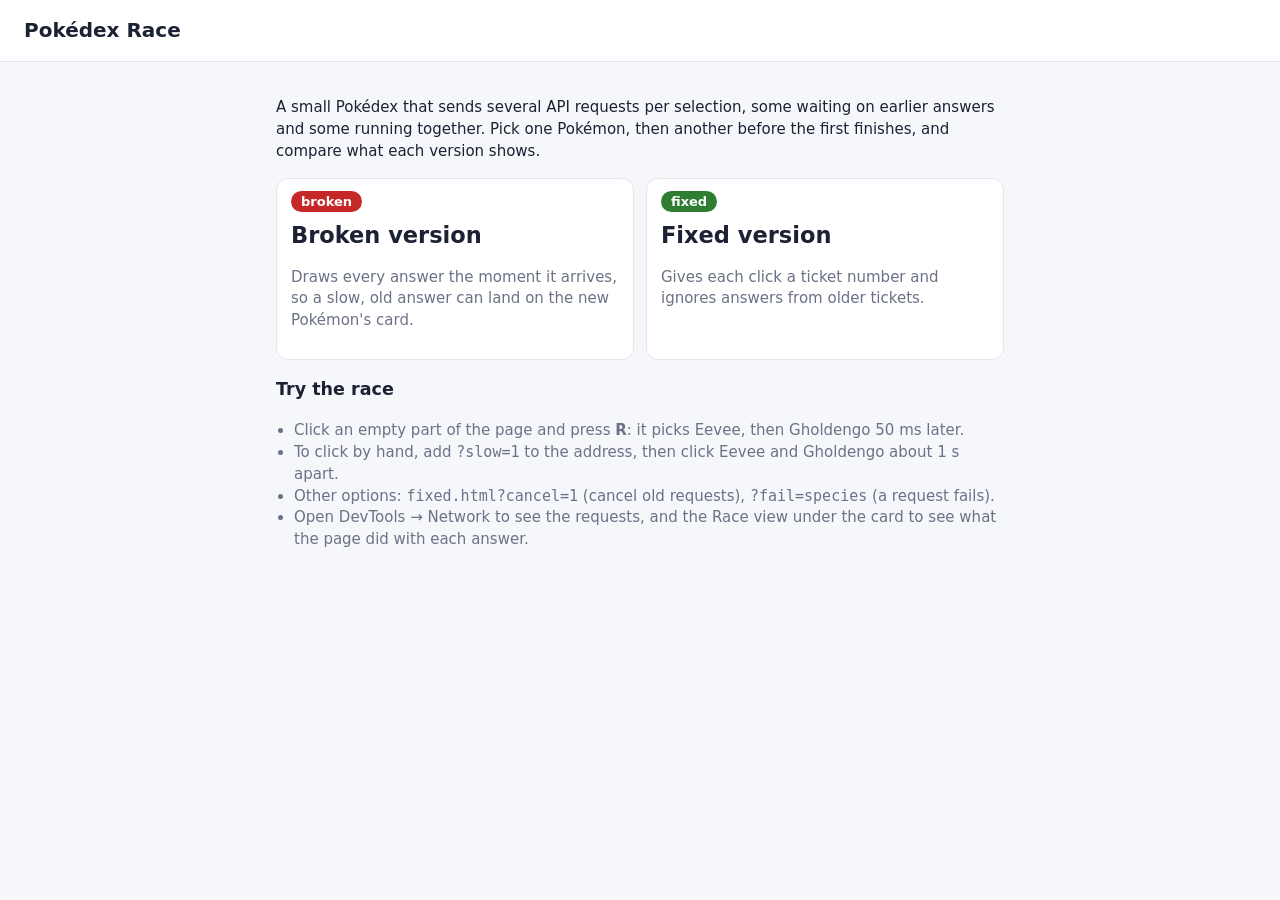
==== index.html @ bf839cd1 "Pokédex Race: broken and fixed stale-response demo Co-Authored-By: Claude Opus 5.5 <noreply@anthropi" ====
<!doctype html>
<html lang="en">
<head>
<meta charset="utf-8">
<meta name="viewport" content="width=device-width, initial-scale=1">
<title>Pokédex Race</title>
<link rel="icon" type="image/svg+xml" href="favicon.svg">
<link rel="stylesheet" href="styles.css?v=3">
<style>
  .home { max-width: 760px; }
  .home .card { grid-template-columns: repeat(auto-fit, minmax(260px, 1fr)); margin-top: 16px; }
  .home a.section { display: block; color: inherit; text-decoration: none; }
  .home a.section:hover { border-color: var(--accent); }
  .home h2 { margin: 6px 0; }
  .home ul { padding-left: 18px; color: var(--muted); }
</style>
</head>
<body>
<header class="top"><h1>Pokédex Race</h1></header>
<main class="home">
  <p>A small Pokédex that sends several API requests per selection, some waiting on earlier answers and some running together. Pick one Pokémon, then another before the first finishes, and compare what each version shows.</p>
  <div class="card">
    <a class="section" href="broken.html"><span class="badge broken">broken</span><h2>Broken version</h2><p class="muted">Draws every answer the moment it arrives, so a slow, old answer can land on the new Pokémon's card.</p></a>
    <a class="section" href="fixed.html"><span class="badge fixed">fixed</span><h2>Fixed version</h2><p class="muted">Gives each click a ticket number and ignores answers from older tickets.</p></a>
  </div>
  <h3>Try the race</h3>
  <ul>
    <li>Click an empty part of the page and press <b>R</b>: it picks Eevee, then Gholdengo 50 ms later.</li>
    <li>To click by hand, add <code>?slow=1</code> to the address, then click Eevee and Gholdengo about 1 s apart.</li>
    <li>Other options: <code>fixed.html?cancel=1</code> (cancel old requests), <code>?fail=species</code> (a request fails).</li>
    <li>Open DevTools → Network to see the requests, and the Race view under the card to see what the page did with each answer.</li>
  </ul>
</main>
</body>
</html>
---- styles.css ----
:root {
  --bg: #f6f7fb; --card: #fff; --ink: #1c2233; --muted: #6b7286; --line: #e3e6ef;
  --accent: #2f6fd0; --bad: #c62828; --good: #2e7d32;
  --s0: #7b4bd6; --s1: #e07a00; --s2: #138a72; --s3: #c2185b;
}
* { box-sizing: border-box; }
body { margin: 0; font: 15px/1.45 system-ui, -apple-system, "Segoe UI", sans-serif; background: var(--bg); color: var(--ink); }
header.top { padding: 16px 24px; background: var(--card); border-bottom: 1px solid var(--line); display: flex; gap: 16px; align-items: center; flex-wrap: wrap; }
header.top h1 { font-size: 20px; margin: 0; }
.badge { padding: 3px 10px; border-radius: 99px; font-weight: 700; font-size: 13px; color: #fff; }
.badge.broken { background: var(--bad); } .badge.fixed { background: var(--good); }
header.top a { color: var(--accent); margin-left: auto; }
main { max-width: 1180px; margin: 0 auto; padding: 20px 16px 60px; }
.controls { display: flex; flex-wrap: wrap; gap: 8px; align-items: center; margin-bottom: 8px; }
button, input[type=text] { font: inherit; padding: 7px 12px; border-radius: 8px; border: 1px solid var(--line); background: var(--card); color: var(--ink); }
button { cursor: pointer; } button:hover { border-color: var(--accent); }
button.primary { background: var(--accent); color: #fff; border-color: var(--accent); font-weight: 600; }
form#search { display: flex; gap: 6px; }
.opts { display: flex; gap: 18px; flex-wrap: wrap; font-size: 14px; color: var(--muted); margin: 6px 0 14px; }
#selected { font-size: 17px; margin: 10px 0; }
.card { display: grid; grid-template-columns: repeat(auto-fit, minmax(320px, 1fr)); gap: 12px; }
.section { background: var(--card); border: 1px solid var(--line); border-radius: 12px; padding: 12px 14px; position: relative; min-height: 96px; }
.section h3 { margin: 0 0 6px; font-size: 13px; text-transform: uppercase; letter-spacing: .04em; color: var(--muted); }
.section h3 code { text-transform: none; font-size: 12px; }
.section.error { border-color: var(--bad); }
.from { display: block; min-height: 16px; margin: -2px 0 4px; font-size: 12px; font-weight: 700; }
.err { color: var(--bad); margin: 0; }
.skeleton { height: 14px; background: linear-gradient(90deg, #eceef4, #f7f8fb, #eceef4); background-size: 200% 100%; animation: sh 1.2s infinite; border-radius: 6px; margin: 8px 0; }
.skeleton.short { width: 60%; }
@keyframes sh { to { background-position: -200% 0; } }
.hero { display: flex; gap: 14px; align-items: center; }
.hero h2 { margin: 0; } .hero small { color: var(--muted); font-weight: 400; }
.hero p { margin: 4px 0; }
.stats { margin-top: 6px; }
.stat { display: grid; grid-template-columns: 120px 1fr 36px; gap: 8px; align-items: center; font-size: 13px; }
.stat .bar { background: #eef0f6; border-radius: 4px; height: 8px; overflow: hidden; } .stat .bar i { display: block; height: 100%; background: var(--accent); }
.muted { color: var(--muted); }
.flavor { font-style: italic; }
.chip { display: inline-block; padding: 1px 8px; border-radius: 99px; font-size: 12px; background: #e9ecf3; margin: 2px 0; text-transform: capitalize; }
.t-fire{background:#ffd8c2}.t-water{background:#cfe2ff}.t-grass{background:#d3f1c8}.t-electric{background:#fff1a8}.t-ice{background:#d6f5f5}.t-fighting{background:#f3c7c0}.t-poison{background:#e6c9ef}.t-ground{background:#efe0b5}.t-flying{background:#dfe0fb}.t-psychic{background:#ffd0e1}.t-bug{background:#e6efb8}.t-rock{background:#e8deb8}.t-ghost{background:#d8d0ea}.t-dragon{background:#d4c8fb}.t-dark{background:#d9d2cc}.t-steel{background:#dfe1ea}.t-fairy{background:#fbd9ee}.t-normal{background:#e7e5dc}
.evo { display: flex; align-items: center; gap: 6px; flex-wrap: wrap; }
.stage { display: flex; flex-wrap: wrap; gap: 2px; max-width: 360px; }
.evo figure { margin: 0; text-align: center; font-size: 11px; width: 64px; }
.arrow { color: var(--muted); }
.item { display: flex; gap: 10px; align-items: center; } .item p { margin: 2px 0; }
.sel-0 { color: var(--s0); } .sel-1 { color: var(--s1); } .sel-2 { color: var(--s2); } .sel-3 { color: var(--s3); }
.wf-bar.sel-0 { background: var(--s0); } .wf-bar.sel-1 { background: var(--s1); } .wf-bar.sel-2 { background: var(--s2); } .wf-bar.sel-3 { background: var(--s3); }
.log { margin-top: 18px; background: var(--card); border: 1px solid var(--line); border-radius: 12px; padding: 12px 14px; }
.log h3 { margin: 0 0 8px; display: flex; justify-content: space-between; align-items: center; }
#waterfall { font: 12px/1.3 ui-monospace, Menlo, monospace; }
.wf-row { display: grid; grid-template-columns: 120px 220px 1fr 110px 70px 230px; gap: 8px; align-items: center; padding: 3px 0; border-bottom: 1px dashed var(--line); }
.wf-path { overflow: hidden; text-overflow: ellipsis; white-space: nowrap; }
.wf-track { position: relative; height: 12px; background: #f1f2f7; border-radius: 3px; }
.wf-bar { position: absolute; top: 0; bottom: 0; border-radius: 3px; }
.out-stale-applied, .out-failed-stale { background: #ffe9e9; } .out-stale-applied .wf-outcome, .out-failed-stale .wf-outcome { color: var(--bad); font-weight: 700; }
.out-ignored .wf-bar, .out-failed-ignored .wf-bar, .out-cancelled .wf-bar { opacity: .35; }
.out-ignored .wf-outcome, .out-failed-ignored .wf-outcome { color: var(--good); font-weight: 700; }
.out-failed .wf-outcome { color: var(--bad); }
.wf-sel { font-weight: 700; }
.note { font-size: 14px; color: var(--muted); }
@media (max-width: 900px) { .wf-row { grid-template-columns: 90px 1fr 70px 110px; } .wf-track, .wf-status { display: none; } }
button.active { background: var(--accent); color: #fff; border-color: var(--accent); }
header.top .badge { font-size: 11px; padding: 2px 8px; }

.log h3 button { font-size: 12px; padding: 3px 10px; text-transform: none; letter-spacing: 0; }
.wf-head { font-weight: 700; color: var(--muted); border-bottom: 1px solid var(--line); }
.wf-head .wf-track-head { background: none; height: auto; }
#race-view { overflow-x: auto; }
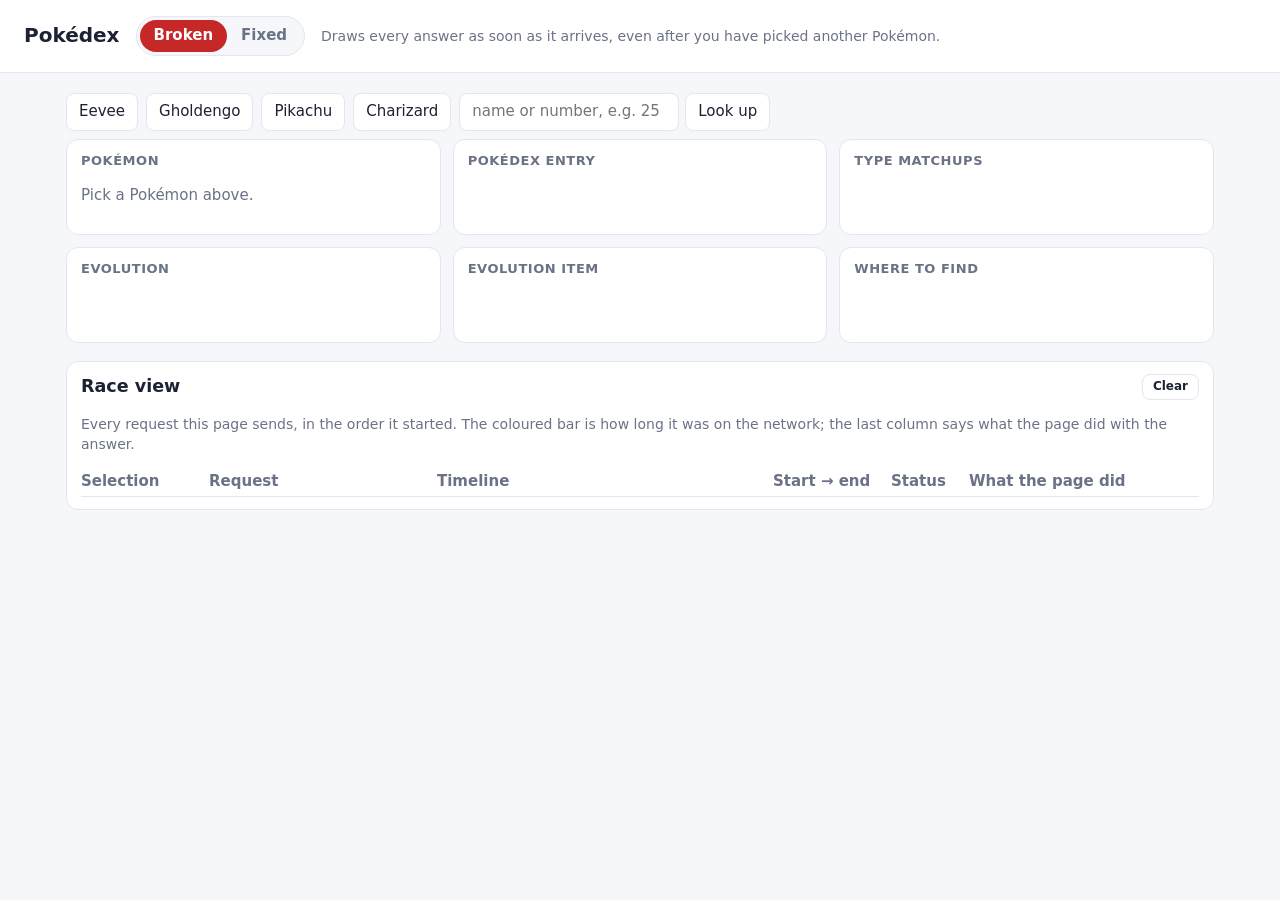
==== commit 882b4da6: "Combine broken and fixed into one app with a mode switch Co-Authored-By: Claude Opus 5.5 <noreply@an" ====
--- a/index.html
+++ b/index.html
@@ -3,33 +3,44 @@
 <head>
 <meta charset="utf-8">
 <meta name="viewport" content="width=device-width, initial-scale=1">
-<title>Pokédex Race</title>
+<title>Pokédex</title>
 <link rel="icon" type="image/svg+xml" href="favicon.svg">
-<link rel="stylesheet" href="styles.css?v=3">
-<style>
-  .home { max-width: 760px; }
-  .home .card { grid-template-columns: repeat(auto-fit, minmax(260px, 1fr)); margin-top: 16px; }
-  .home a.section { display: block; color: inherit; text-decoration: none; }
-  .home a.section:hover { border-color: var(--accent); }
-  .home h2 { margin: 6px 0; }
-  .home ul { padding-left: 18px; color: var(--muted); }
-</style>
+<link rel="stylesheet" href="styles.css?v=4">
 </head>
 <body>
-<header class="top"><h1>Pokédex Race</h1></header>
-<main class="home">
-  <p>A small Pokédex that sends several API requests per selection, some waiting on earlier answers and some running together. Pick one Pokémon, then another before the first finishes, and compare what each version shows.</p>
+<header class="top">
+  <h1>Pokédex</h1>
+  <div class="mode-switch" role="group" aria-label="Version">
+    <button type="button" data-mode="broken" class="m-broken">Broken</button>
+    <button type="button" data-mode="fixed" class="m-fixed">Fixed</button>
+  </div>
+  <p id="mode-note" class="mode-note"></p>
+</header>
+<main>
+  <div class="controls">
+    <button data-pick="eevee">Eevee</button>
+    <button data-pick="gholdengo">Gholdengo</button>
+    <button data-pick="pikachu">Pikachu</button>
+    <button data-pick="charizard">Charizard</button>
+    <form id="search"><input type="text" name="q" placeholder="name or number, e.g. 25" aria-label="Pokémon name or number"><button>Look up</button></form>
+  </div>
+
   <div class="card">
-    <a class="section" href="broken.html"><span class="badge broken">broken</span><h2>Broken version</h2><p class="muted">Draws every answer the moment it arrives, so a slow, old answer can land on the new Pokémon's card.</p></a>
-    <a class="section" href="fixed.html"><span class="badge fixed">fixed</span><h2>Fixed version</h2><p class="muted">Gives each click a ticket number and ignores answers from older tickets.</p></a>
+    <section class="section" id="header"><h3>Pokémon</h3><div class="body"><p class="muted">Pick a Pokémon above.</p></div></section>
+    <section class="section" id="species"><h3>Pokédex entry</h3><div class="body"></div></section>
+    <section class="section" id="types"><h3>Type matchups</h3><div class="body"></div></section>
+    <section class="section" id="evolution"><h3>Evolution</h3><div class="body"></div></section>
+    <section class="section" id="item"><h3>Evolution item</h3><div class="body"></div></section>
+    <section class="section" id="where"><h3>Where to find</h3><div class="body"></div></section>
   </div>
-  <h3>Try the race</h3>
-  <ul>
-    <li>Click an empty part of the page and press <b>R</b>: it picks Eevee, then Gholdengo 50 ms later.</li>
-    <li>To click by hand, add <code>?slow=1</code> to the address, then click Eevee and Gholdengo about 1 s apart.</li>
-    <li>Other options: <code>fixed.html?cancel=1</code> (cancel old requests), <code>?fail=species</code> (a request fails).</li>
-    <li>Open DevTools → Network to see the requests, and the Race view under the card to see what the page did with each answer.</li>
-  </ul>
+
+  <section class="log" id="race-view">
+    <h3>Race view <button type="button" id="clear-log">Clear</button></h3>
+    <p class="note">Every request this page sends, in the order it started. The coloured bar is how long it was on the network; the last column says what the page did with the answer.</p>
+    <div class="wf-row wf-head"><span>Selection</span><span>Request</span><span class="wf-track wf-track-head">Timeline</span><span>Start → end</span><span class="wf-status">Status</span><span>What the page did</span></div>
+    <div id="waterfall"></div>
+  </section>
 </main>
+<script type="module" src="app.js?v=4"></script>
 </body>
 </html>
--- a/styles.css
+++ b/styles.css
@@ -66,3 +66,9 @@
 .wf-head { font-weight: 700; color: var(--muted); border-bottom: 1px solid var(--line); }
 .wf-head .wf-track-head { background: none; height: auto; }
 #race-view { overflow-x: auto; }
+
+.mode-switch { display: inline-flex; border: 1px solid var(--line); border-radius: 99px; padding: 3px; background: var(--bg); }
+.mode-switch button { border: 0; border-radius: 99px; padding: 5px 14px; background: transparent; font-weight: 600; color: var(--muted); }
+.mode-switch button[aria-pressed="true"].m-broken { background: var(--bad); color: #fff; }
+.mode-switch button[aria-pressed="true"].m-fixed { background: var(--good); color: #fff; }
+.mode-note { margin: 0; color: var(--muted); font-size: 14px; flex: 1 1 260px; }
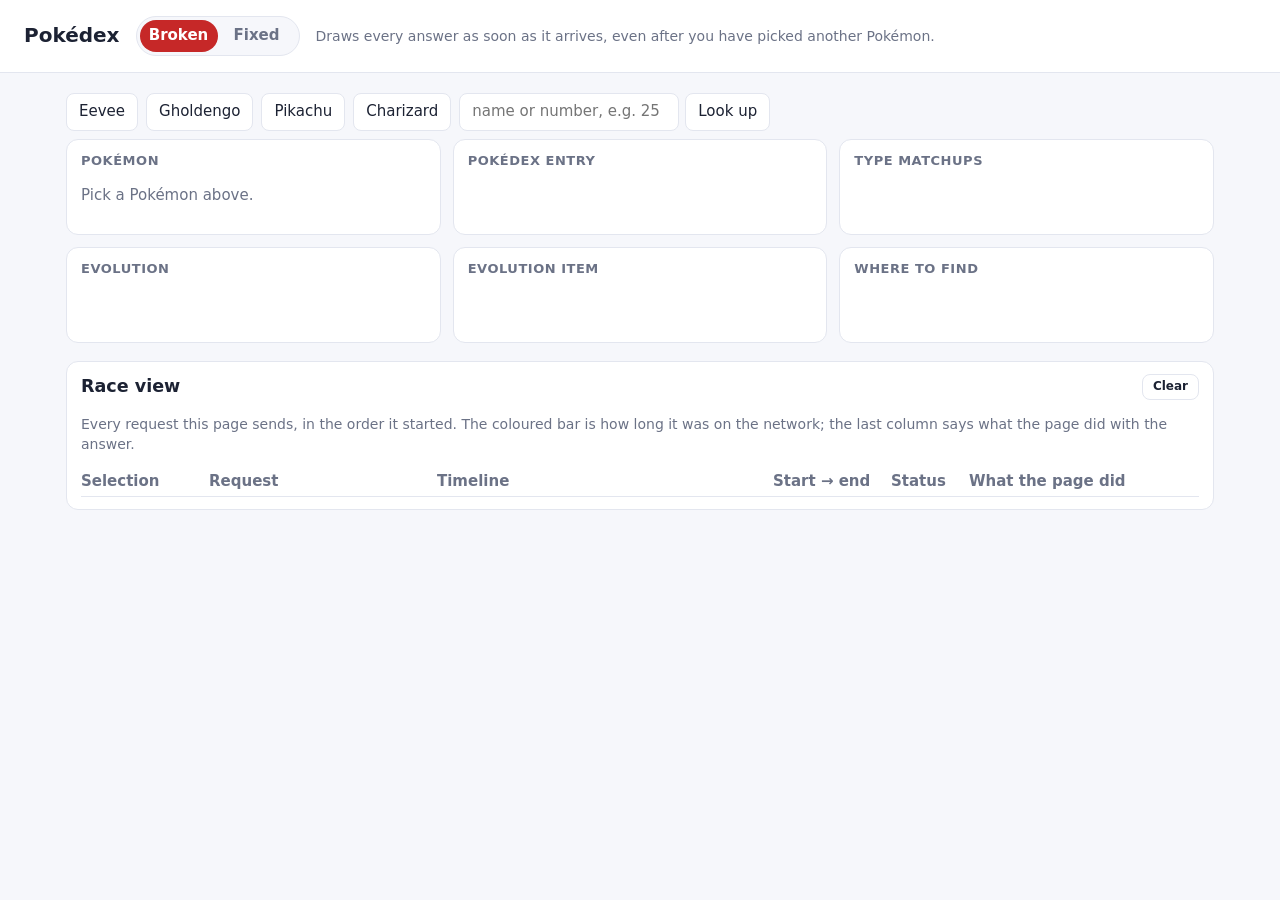
==== commit b79a9c4e: "Smoother motion: fade-in panels and sprites, growing stat bars, sliding mode switch, live Race view " ====
--- a/index.html
+++ b/index.html
@@ -5,7 +5,7 @@
 <meta name="viewport" content="width=device-width, initial-scale=1">
 <title>Pokédex</title>
 <link rel="icon" type="image/svg+xml" href="favicon.svg">
-<link rel="stylesheet" href="styles.css?v=4">
+<link rel="stylesheet" href="styles.css?v=5">
 </head>
 <body>
 <header class="top">
@@ -41,6 +41,6 @@
     <div id="waterfall"></div>
   </section>
 </main>
-<script type="module" src="app.js?v=4"></script>
+<script type="module" src="app.js?v=5"></script>
 </body>
 </html>
--- a/styles.css
+++ b/styles.css
@@ -25,7 +25,7 @@
 .section.error { border-color: var(--bad); }
 .from { display: block; min-height: 16px; margin: -2px 0 4px; font-size: 12px; font-weight: 700; }
 .err { color: var(--bad); margin: 0; }
-.skeleton { height: 14px; background: linear-gradient(90deg, #eceef4, #f7f8fb, #eceef4); background-size: 200% 100%; animation: sh 1.2s infinite; border-radius: 6px; margin: 8px 0; }
+.skeleton { height: 14px; background: linear-gradient(90deg, #eceef4, #f7f8fb, #eceef4); background-size: 200% 100%; animation: sh 1.6s ease-in-out infinite; border-radius: 6px; margin: 8px 0; }
 .skeleton.short { width: 60%; }
 @keyframes sh { to { background-position: -200% 0; } }
 .hero { display: flex; gap: 14px; align-items: center; }
@@ -72,3 +72,30 @@
 .mode-switch button[aria-pressed="true"].m-broken { background: var(--bad); color: #fff; }
 .mode-switch button[aria-pressed="true"].m-fixed { background: var(--good); color: #fff; }
 .mode-note { margin: 0; color: var(--muted); font-size: 14px; flex: 1 1 260px; }
+
+/* ---------- Motion ---------- */
+button { transition: background-color .2s ease, color .2s ease, border-color .2s ease, transform .12s ease; }
+button:active { transform: scale(.97); }
+.section { transition: border-color .3s ease, box-shadow .3s ease; }
+.section:hover { box-shadow: 0 4px 14px rgba(28, 34, 51, .06); }
+.body.reveal { animation: reveal .35s cubic-bezier(.2, .7, .2, 1); }
+@keyframes reveal { from { opacity: 0; transform: translateY(6px); } }
+.section img { opacity: 0; transform: scale(.94); transition: opacity .4s ease, transform .4s cubic-bezier(.2, .7, .2, 1); }
+.section img.loaded { opacity: 1; transform: none; }
+.stat .bar i { animation: grow .7s cubic-bezier(.2, .7, .2, 1); }
+@keyframes grow { from { width: 0; } }
+.wf-row { transition: background-color .3s ease; animation: row-in .25s ease-out; }
+@keyframes row-in { from { opacity: 0; transform: translateX(-4px); } }
+.wf-outcome { transition: color .3s ease; }
+
+.mode-switch { position: relative; }
+.mode-switch::before { content: ''; position: absolute; top: 3px; bottom: 3px; left: 3px; width: calc(50% - 3px); border-radius: 99px; background: var(--bad); transition: transform .3s cubic-bezier(.2, .7, .2, 1), background-color .3s ease; }
+html[data-mode="fixed"] .mode-switch::before { transform: translateX(100%); background: var(--good); }
+.mode-switch button { position: relative; width: 78px; padding: 5px 0; }
+.mode-switch button[aria-pressed="true"].m-broken, .mode-switch button[aria-pressed="true"].m-fixed { background: transparent; color: #fff; }
+.mode-note { transition: opacity .2s ease; }
+
+@media (prefers-reduced-motion: reduce) {
+  *, *::before { animation: none !important; transition: none !important; }
+  .section img { opacity: 1; transform: none; }
+}
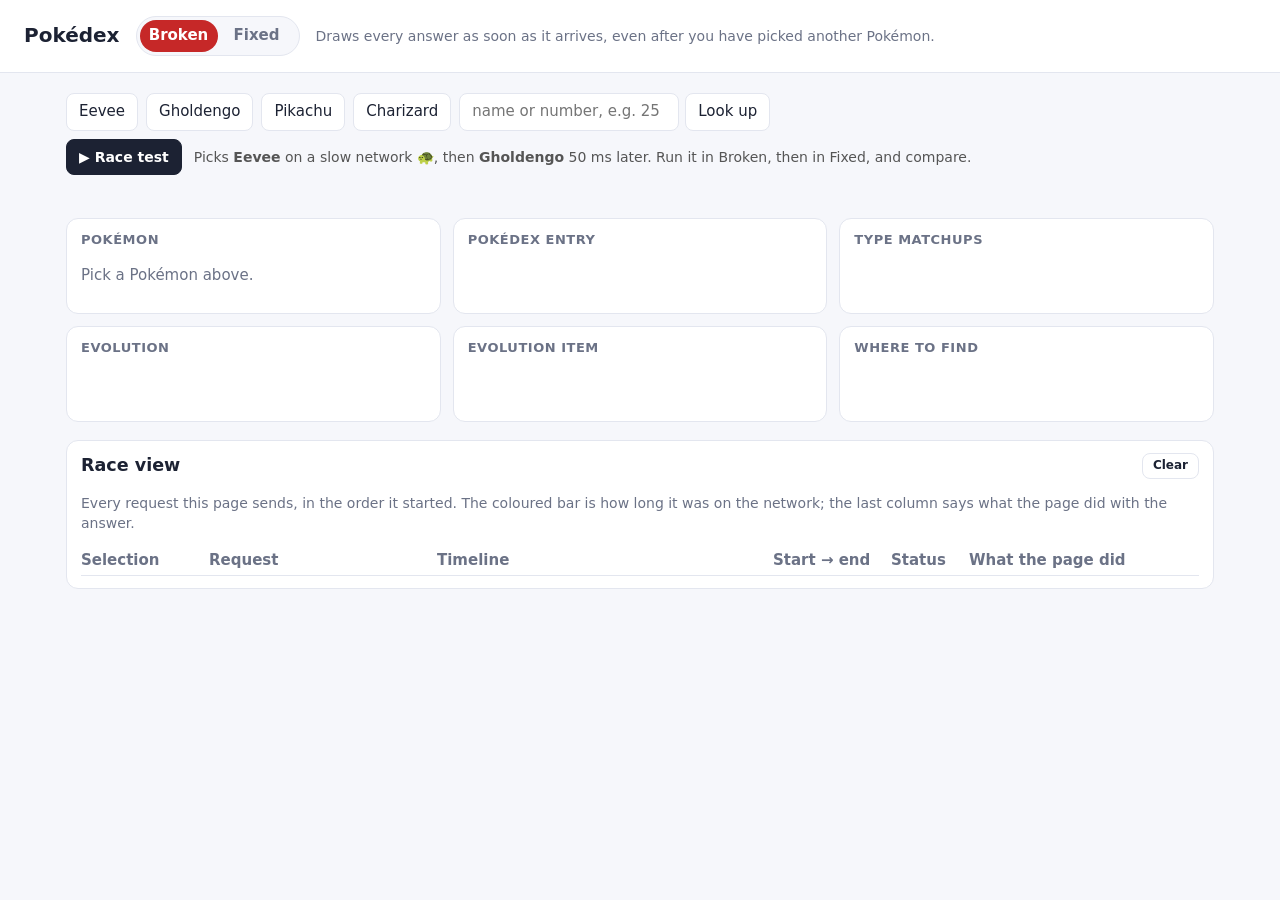
==== commit a6cad93a: "Race test button, per-panel source tags and verdict banner so Broken vs Fixed is visible Co-Authored" ====
--- a/index.html
+++ b/index.html
@@ -5,7 +5,7 @@
 <meta name="viewport" content="width=device-width, initial-scale=1">
 <title>Pokédex</title>
 <link rel="icon" type="image/svg+xml" href="favicon.svg">
-<link rel="stylesheet" href="styles.css?v=5">
+<link rel="stylesheet" href="styles.css?v=6">
 </head>
 <body>
 <header class="top">
@@ -25,6 +25,12 @@
     <form id="search"><input type="text" name="q" placeholder="name or number, e.g. 25" aria-label="Pokémon name or number"><button>Look up</button></form>
   </div>
 
+  <div class="race-test">
+    <button type="button" id="race-test">▶ Race test</button>
+    <span>Picks <b>Eevee</b> on a slow network 🐢, then <b>Gholdengo</b> 50 ms later. Run it in Broken, then in Fixed, and compare.</span>
+  </div>
+  <p id="verdict" class="verdict" role="status"></p>
+
   <div class="card">
     <section class="section" id="header"><h3>Pokémon</h3><div class="body"><p class="muted">Pick a Pokémon above.</p></div></section>
     <section class="section" id="species"><h3>Pokédex entry</h3><div class="body"></div></section>
@@ -41,6 +47,6 @@
     <div id="waterfall"></div>
   </section>
 </main>
-<script type="module" src="app.js?v=5"></script>
+<script type="module" src="app.js?v=6"></script>
 </body>
 </html>
--- a/styles.css
+++ b/styles.css
@@ -99,3 +99,16 @@
   *, *::before { animation: none !important; transition: none !important; }
   .section img { opacity: 1; transform: none; }
 }
+
+/* ---------- Race test + "which Pokémon is this panel from" ---------- */
+.race-test { display: flex; align-items: center; gap: 12px; flex-wrap: wrap; margin: 4px 0 10px; font-size: 14px; color: #555; }
+#race-test { background: #1c2233; color: #fff; border-color: #1c2233; font-weight: 600; }
+#race-test:hover { background: #2d3550; }
+.verdict { min-height: 1.4em; margin: 0 0 12px; padding: 0; border-radius: 10px; font-weight: 600; transition: background-color .3s ease, color .3s ease; }
+.verdict.good, .verdict.bad { padding: 10px 14px; }
+.verdict.good { background: #e3f5e8; color: #17692f; }
+.verdict.bad { background: #fde4e0; color: #a3200b; }
+.section h3 .from { float: right; font-size: 11px; font-weight: 600; padding: 2px 8px; border-radius: 99px; background: #e3f5e8; color: #17692f; text-transform: none; letter-spacing: 0; }
+.section.stale { border-color: #e3350d; box-shadow: 0 0 0 2px rgba(227, 53, 13, .25); }
+.section.stale h3 .from { background: #e3350d; color: #fff; }
+.section.stale h3 .from::before { content: '⚠ '; }
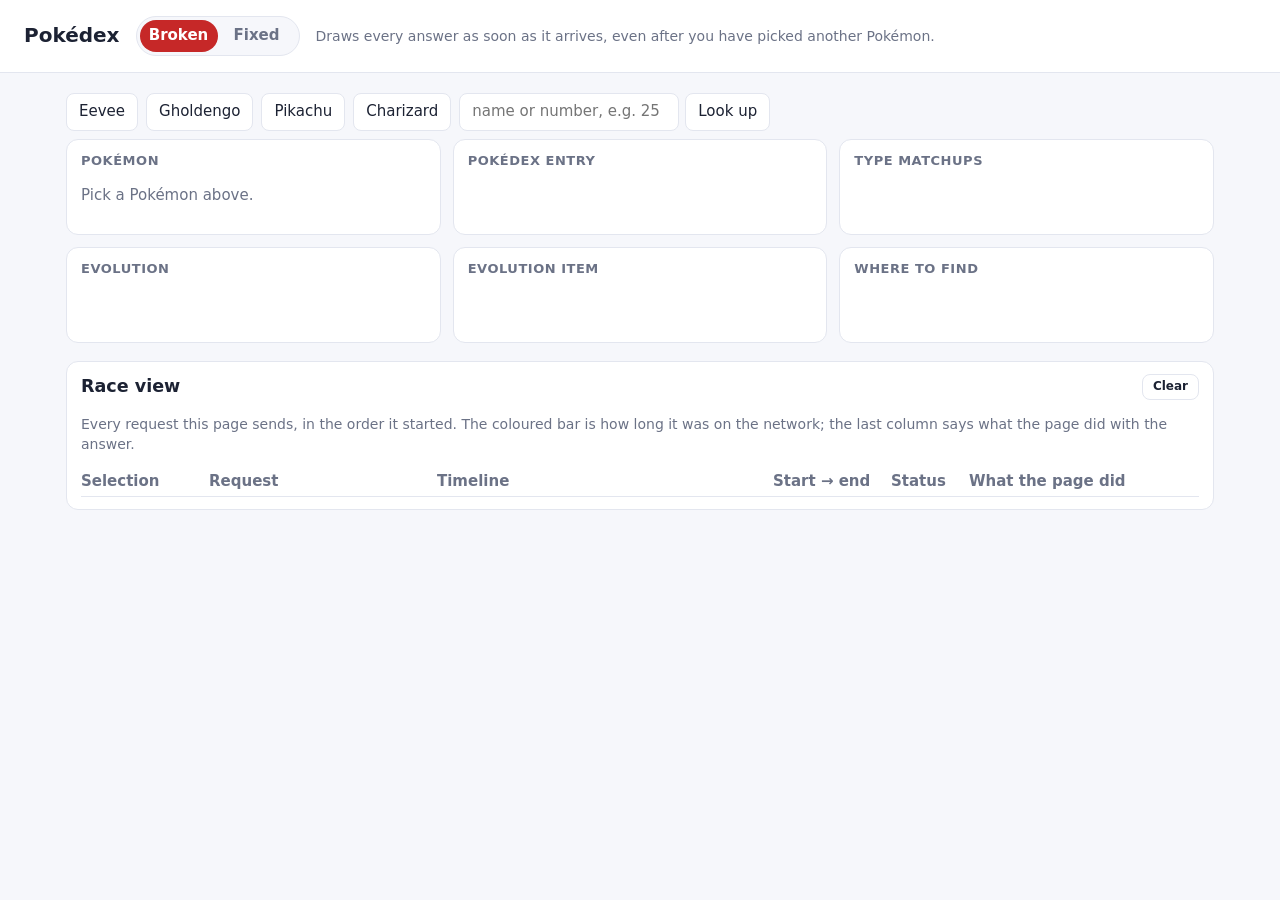
==== commit 26b3739e: "Revert race test button, panel source tags and verdict banner Co-Authored-By: Claude Opus 5.5 <norep" ====
--- a/index.html
+++ b/index.html
@@ -5,7 +5,7 @@
 <meta name="viewport" content="width=device-width, initial-scale=1">
 <title>Pokédex</title>
 <link rel="icon" type="image/svg+xml" href="favicon.svg">
-<link rel="stylesheet" href="styles.css?v=6">
+<link rel="stylesheet" href="styles.css?v=5">
 </head>
 <body>
 <header class="top">
@@ -25,12 +25,6 @@
     <form id="search"><input type="text" name="q" placeholder="name or number, e.g. 25" aria-label="Pokémon name or number"><button>Look up</button></form>
   </div>
 
-  <div class="race-test">
-    <button type="button" id="race-test">▶ Race test</button>
-    <span>Picks <b>Eevee</b> on a slow network 🐢, then <b>Gholdengo</b> 50 ms later. Run it in Broken, then in Fixed, and compare.</span>
-  </div>
-  <p id="verdict" class="verdict" role="status"></p>
-
   <div class="card">
     <section class="section" id="header"><h3>Pokémon</h3><div class="body"><p class="muted">Pick a Pokémon above.</p></div></section>
     <section class="section" id="species"><h3>Pokédex entry</h3><div class="body"></div></section>
@@ -47,6 +41,6 @@
     <div id="waterfall"></div>
   </section>
 </main>
-<script type="module" src="app.js?v=6"></script>
+<script type="module" src="app.js?v=5"></script>
 </body>
 </html>
--- a/styles.css
+++ b/styles.css
@@ -99,16 +99,3 @@
   *, *::before { animation: none !important; transition: none !important; }
   .section img { opacity: 1; transform: none; }
 }
-
-/* ---------- Race test + "which Pokémon is this panel from" ---------- */
-.race-test { display: flex; align-items: center; gap: 12px; flex-wrap: wrap; margin: 4px 0 10px; font-size: 14px; color: #555; }
-#race-test { background: #1c2233; color: #fff; border-color: #1c2233; font-weight: 600; }
-#race-test:hover { background: #2d3550; }
-.verdict { min-height: 1.4em; margin: 0 0 12px; padding: 0; border-radius: 10px; font-weight: 600; transition: background-color .3s ease, color .3s ease; }
-.verdict.good, .verdict.bad { padding: 10px 14px; }
-.verdict.good { background: #e3f5e8; color: #17692f; }
-.verdict.bad { background: #fde4e0; color: #a3200b; }
-.section h3 .from { float: right; font-size: 11px; font-weight: 600; padding: 2px 8px; border-radius: 99px; background: #e3f5e8; color: #17692f; text-transform: none; letter-spacing: 0; }
-.section.stale { border-color: #e3350d; box-shadow: 0 0 0 2px rgba(227, 53, 13, .25); }
-.section.stale h3 .from { background: #e3350d; color: #fff; }
-.section.stale h3 .from::before { content: '⚠ '; }
